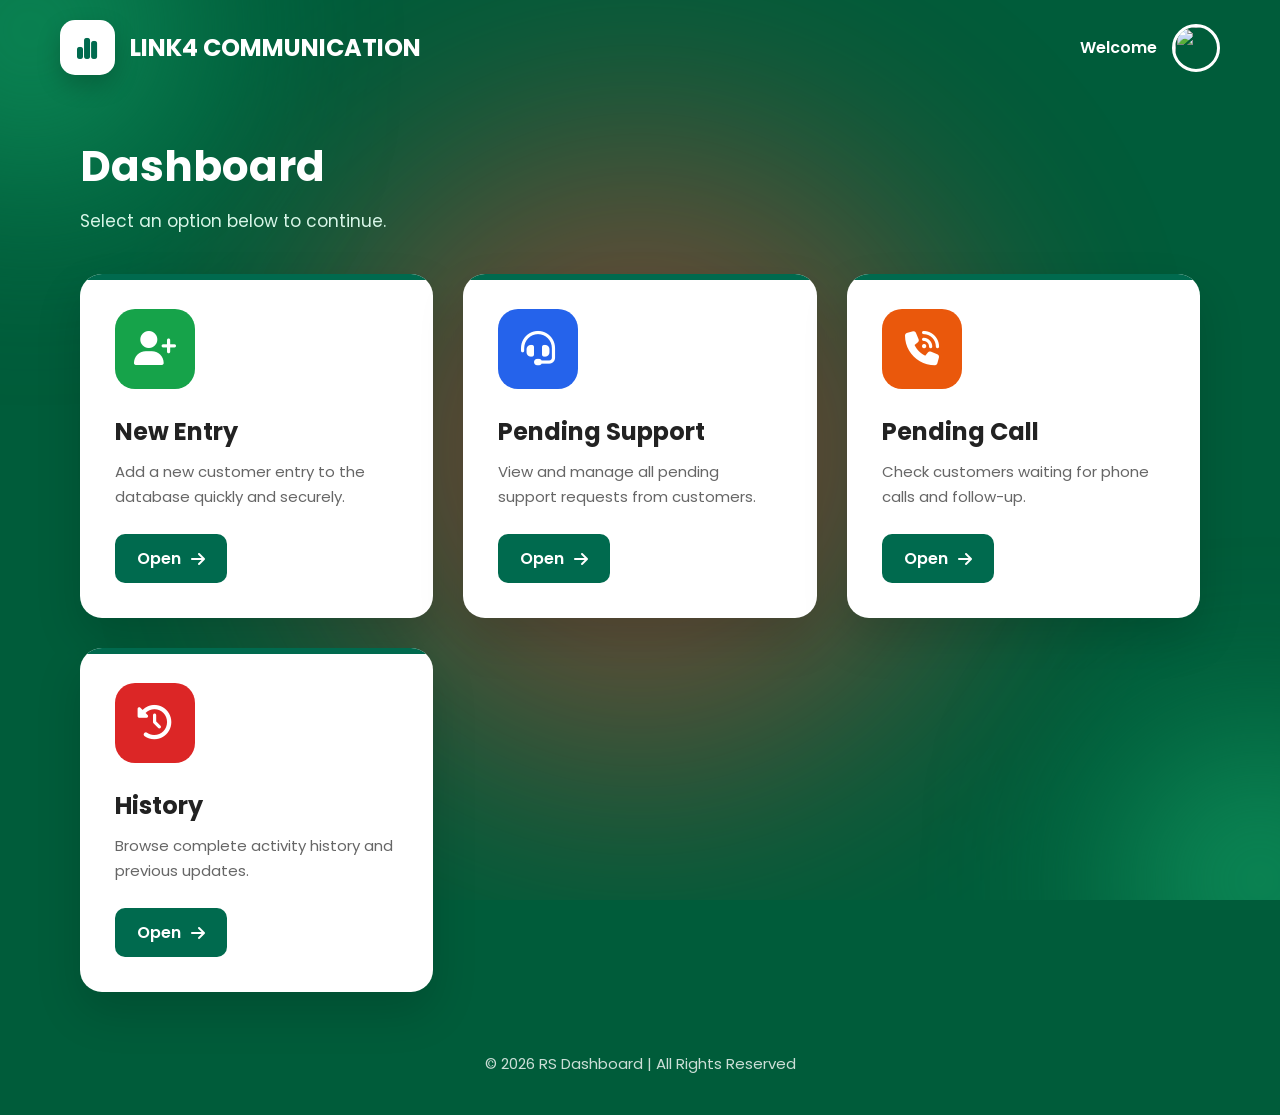
==== index.html @ 18453861 "Update index.html" ====
<!DOCTYPE html>
<html lang="en">

<head>

<meta charset="UTF-8">
<meta name="viewport" content="width=device-width, initial-scale=1.0">

<title>LINK 4 COMMUNICATION</title>

<link rel="preconnect" href="https://fonts.googleapis.com">
<link rel="preconnect" href="https://fonts.gstatic.com" crossorigin>

<link href="https://fonts.googleapis.com/css2?family=Poppins:wght@300;400;500;600;700;800&display=swap" rel="stylesheet">

<link rel="stylesheet"
href="https://cdnjs.cloudflare.com/ajax/libs/font-awesome/6.7.2/css/all.min.css"/>

<style>

*{
margin:0;
padding:0;
box-sizing:border-box;
font-family:'Poppins',sans-serif;
}

html{
scroll-behavior:smooth;
}

body{

background:#005C3A;
min-height:100vh;
overflow-x:hidden;
position:relative;

}

/* Background */

.bg{

position:fixed;
left:0;
top:0;
width:100%;
height:100%;
overflow:hidden;
z-index:-1;

}

.circle1{

position:absolute;
width:650px;
height:650px;
background:#E53935;
border-radius:50%;

left:50%;
top:50%;

transform:translate(-50%,-50%);

filter:blur(120px);

opacity:.45;

}

.circle2{

position:absolute;

width:300px;
height:300px;

background:#0D8F5A;

border-radius:50%;

top:-120px;
left:-120px;

filter:blur(100px);

}

.circle3{

position:absolute;

width:280px;
height:280px;

background:#0D8F5A;

right:-120px;
bottom:-120px;

border-radius:50%;

filter:blur(90px);

}

header{

width:100%;
padding:20px 60px;

display:flex;

justify-content:space-between;
align-items:center;

}

.logo{

display:flex;
align-items:center;
gap:15px;

}

.logo-box{

width:55px;
height:55px;

background:white;

border-radius:15px;

display:flex;
justify-content:center;
align-items:center;

color:#006A4E;

font-size:24px;

font-weight:bold;

box-shadow:0 10px 25px rgba(0,0,0,.2);

}

.logo h2{

color:white;
font-weight:700;

}

.profile{

display:flex;
align-items:center;
gap:15px;

}

.profile img{

width:48px;
height:48px;

border-radius:50%;

border:3px solid white;

}

.profile span{

color:white;
font-weight:600;

}

.dashboard{

max-width:1200px;

margin:auto;

padding:40px;

}

.title{

margin-bottom:40px;

}

.title h1{

font-size:42px;
color:white;

font-weight:700;

}

.title p{

margin-top:10px;

color:#d8f6e8;

font-size:17px;

}

.cards{

display:grid;

grid-template-columns:repeat(auto-fit,minmax(260px,1fr));

gap:30px;

}

.card{

background:white;

border-radius:22px;

padding:35px;

cursor:pointer;

transition:.35s;

box-shadow:0 20px 45px rgba(0,0,0,.15);

position:relative;

overflow:hidden;

}

.card:hover{

transform:translateY(-12px);

box-shadow:0 30px 60px rgba(0,0,0,.25);

}

.card::before{

content:"";

position:absolute;

left:0;
top:0;

width:100%;
height:6px;

background:#006A4E;

}

.icon{

width:80px;
height:80px;

border-radius:20px;

display:flex;

justify-content:center;
align-items:center;

font-size:34px;

color:white;

margin-bottom:25px;

}

.green{
background:#16a34a;
}

.blue{
background:#2563eb;
}

.orange{
background:#ea580c;
}

.red{
background:#dc2626;
}

.card h2{

font-size:24px;
color:#222;

margin-bottom:10px;

}

.card p{

color:#666;

line-height:25px;

font-size:15px;

}

.btn{

margin-top:25px;

display:inline-flex;

align-items:center;

gap:10px;

background:#006A4E;

color:white;

padding:12px 22px;

border-radius:10px;

font-weight:600;

transition:.3s;

}

.card:hover .btn{

background:#E53935;

}

.footer{

margin-top:60px;

text-align:center;

color:white;

opacity:.8;

font-size:15px;

}

@media(max-width:768px){

header{

padding:20px;

}

.dashboard{

padding:20px;

}

.title h1{

font-size:30px;

}

.profile span{

display:none;

}

}

</style>

</head>

<body>

<div class="bg">

<div class="circle1"></div>

<div class="circle2"></div>

<div class="circle3"></div>

</div>

<header>

<div class="logo">

<div class="logo-box">

<i class="fa-solid fa-chart-simple"></i>

</div>

<h2>LINK4 COMMUNICATION</h2>

</div>

<div class="profile">

<span>Welcome</span>

<img src="https://i.pravatar.cc/100">

</div>

</header>

<div class="dashboard">

<div class="title">

<h1>Dashboard</h1>

<p>Select an option below to continue.</p>

</div>

<div class="cards">
  <!-- ========================= -->
<!-- Dashboard Cards -->
<!-- ========================= -->

<div class="card" onclick="location.href='new-entry.html'">

    <div class="icon green">
        <i class="fa-solid fa-user-plus"></i>
    </div>

    <h2>New Entry</h2>

    <p>
        Add a new customer entry to the database quickly and securely.
    </p>

    <div class="btn">
        Open
        <i class="fa-solid fa-arrow-right"></i>
    </div>

</div>


<div class="card" onclick="location.href='pending-support.html'">

    <div class="icon blue">
        <i class="fa-solid fa-headset"></i>
    </div>

    <h2>Pending Support</h2>

    <p>
        View and manage all pending support requests from customers.
    </p>

    <div class="btn">
        Open
        <i class="fa-solid fa-arrow-right"></i>
    </div>

</div>


<div class="card" onclick="location.href='pending-call.html'">

    <div class="icon orange">
        <i class="fa-solid fa-phone-volume"></i>
    </div>

    <h2>Pending Call</h2>

    <p>
        Check customers waiting for phone calls and follow-up.
    </p>

    <div class="btn">
        Open
        <i class="fa-solid fa-arrow-right"></i>
    </div>

</div>


<div class="card" onclick="location.href='history.html'">

    <div class="icon red">
        <i class="fa-solid fa-clock-rotate-left"></i>
    </div>

    <h2>History</h2>

    <p>
        Browse complete activity history and previous updates.
    </p>

    <div class="btn">
        Open
        <i class="fa-solid fa-arrow-right"></i>
    </div>

</div>

</div>

<div class="footer">

    © 2026 RS Dashboard | All Rights Reserved

</div>

</div>
<script>

// ==============================
// RS Dashboard
// ==============================

// Smooth Card Animation
document.querySelectorAll(".card").forEach(card=>{

card.addEventListener("mouseenter",()=>{

card.style.transition=".35s";

});

});


// Click Ripple Effect
document.querySelectorAll(".card").forEach(card=>{

card.addEventListener("click",function(e){

const ripple=document.createElement("span");

const rect=this.getBoundingClientRect();

const size=Math.max(rect.width,rect.height);

ripple.style.width=size+"px";
ripple.style.height=size+"px";

ripple.style.position="absolute";
ripple.style.borderRadius="50%";
ripple.style.background="rgba(255,255,255,.45)";
ripple.style.transform="scale(0)";
ripple.style.animation="ripple .6s linear";
ripple.style.pointerEvents="none";

ripple.style.left=(e.clientX-rect.left-size/2)+"px";
ripple.style.top=(e.clientY-rect.top-size/2)+"px";

this.appendChild(ripple);

setTimeout(()=>{
ripple.remove();
},600);

});

});


// Current Year
const footer=document.querySelector(".footer");
const year=new Date().getFullYear();

footer.innerHTML="© "+year+" RS Dashboard | All Rights Reserved";

</script>

<style>

@keyframes ripple{

0%{

transform:scale(0);
opacity:.8;

}

100%{

transform:scale(4);
opacity:0;

}

}

</style>

</body>

</html>
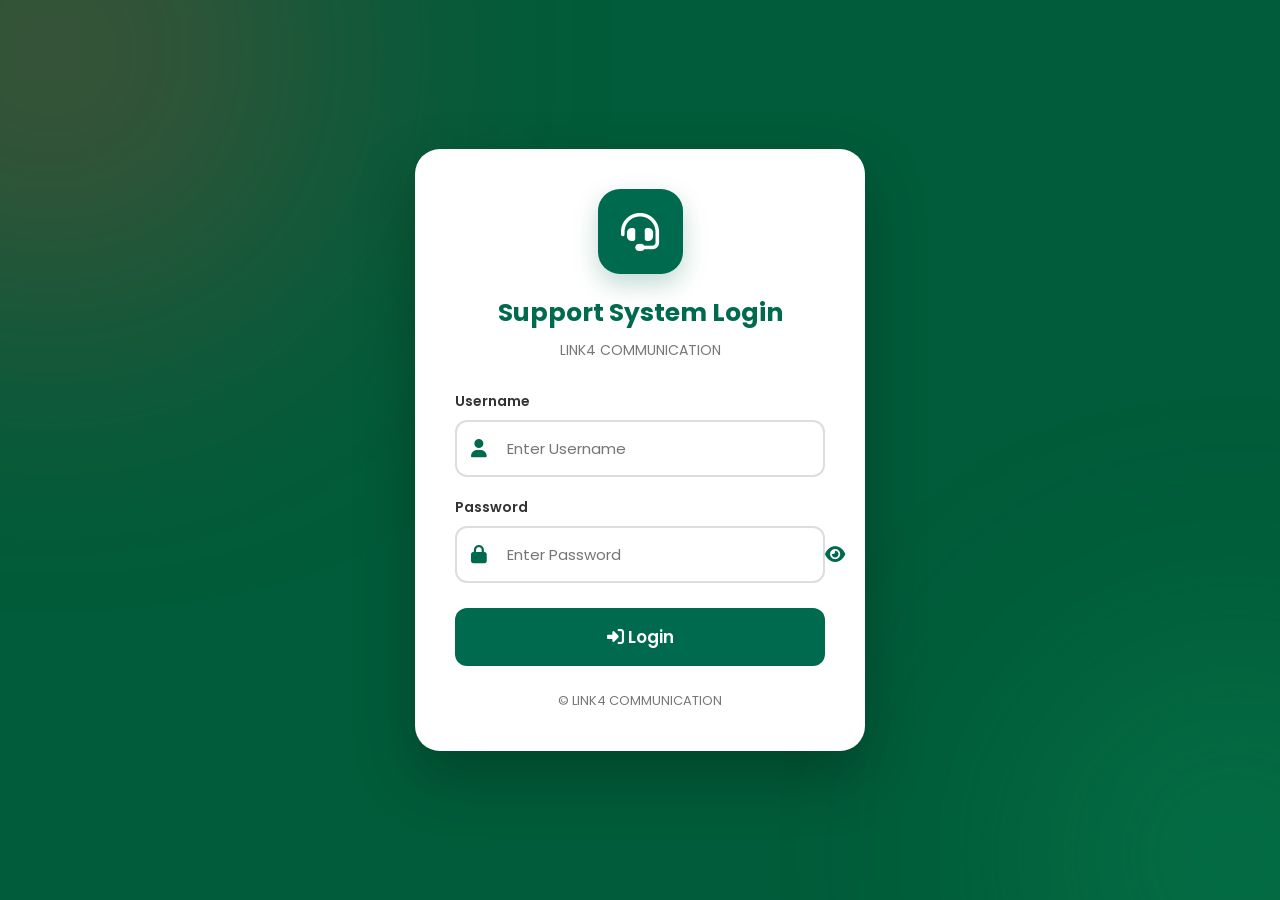
==== commit 2dcd85a3: "Update index.html" ====
--- a/index.html
+++ b/index.html
@@ -4,66 +4,164 @@
 <head>
 
 <meta charset="UTF-8">
-<meta name="viewport" content="width=device-width, initial-scale=1.0">
+
+<meta
+name="viewport"
+content="width=device-width, initial-scale=1.0"
+>
 
 <title>LINK 4 COMMUNICATION</title>
 
-<link rel="preconnect" href="https://fonts.googleapis.com">
-<link rel="preconnect" href="https://fonts.gstatic.com" crossorigin>
-
-<link href="https://fonts.googleapis.com/css2?family=Poppins:wght@300;400;500;600;700;800&display=swap" rel="stylesheet">
-
-<link rel="stylesheet"
-href="https://cdnjs.cloudflare.com/ajax/libs/font-awesome/6.7.2/css/all.min.css"/>
+
+<!-- =========================================
+     LOGIN PROTECTION
+========================================= -->
+
+<script>
+
+(function () {
+
+    // Login করা না থাকলে
+    // সরাসরি Login Page-এ পাঠাবে
+
+    if (
+        localStorage.getItem("loggedIn") !== "true"
+    ) {
+
+        window.location.replace(
+            "login.html"
+        );
+
+    }
+
+})();
+
+</script>
+
+
+<!-- =========================================
+     GOOGLE FONT
+========================================= -->
+
+<link
+rel="preconnect"
+href="https://fonts.googleapis.com"
+>
+
+<link
+rel="preconnect"
+href="https://fonts.gstatic.com"
+crossorigin
+>
+
+<link
+href="https://fonts.googleapis.com/css2?family=Poppins:wght@300;400;500;600;700;800&display=swap"
+rel="stylesheet"
+>
+
+
+<!-- =========================================
+     FONT AWESOME
+========================================= -->
+
+<link
+rel="stylesheet"
+href="https://cdnjs.cloudflare.com/ajax/libs/font-awesome/6.7.2/css/all.min.css"
+/>
+
 
 <style>
 
+/* =========================================
+   RESET
+========================================= */
+
 *{
+
 margin:0;
+
 padding:0;
+
 box-sizing:border-box;
+
 font-family:'Poppins',sans-serif;
-}
+
+}
+
+
+/* =========================================
+   HTML
+========================================= */
 
 html{
+
 scroll-behavior:smooth;
-}
+
+}
+
+
+/* =========================================
+   BODY
+========================================= */
 
 body{
 
 background:#005C3A;
+
 min-height:100vh;
+
 overflow-x:hidden;
+
 position:relative;
 
 }
 
-/* Background */
+
+/* =========================================
+   BACKGROUND
+========================================= */
 
 .bg{
 
 position:fixed;
+
 left:0;
+
 top:0;
+
 width:100%;
+
 height:100%;
+
 overflow:hidden;
+
 z-index:-1;
 
 }
 
+
+/* =========================================
+   BACKGROUND CIRCLE 1
+========================================= */
+
 .circle1{
 
 position:absolute;
+
 width:650px;
+
 height:650px;
+
 background:#E53935;
+
 border-radius:50%;
 
 left:50%;
+
 top:50%;
 
-transform:translate(-50%,-50%);
+transform:
+translate(-50%,-50%);
 
 filter:blur(120px);
 
@@ -71,11 +169,17 @@
 
 }
 
+
+/* =========================================
+   BACKGROUND CIRCLE 2
+========================================= */
+
 .circle2{
 
 position:absolute;
 
 width:300px;
+
 height:300px;
 
 background:#0D8F5A;
@@ -83,22 +187,30 @@
 border-radius:50%;
 
 top:-120px;
+
 left:-120px;
 
 filter:blur(100px);
 
 }
 
+
+/* =========================================
+   BACKGROUND CIRCLE 3
+========================================= */
+
 .circle3{
 
 position:absolute;
 
 width:280px;
+
 height:280px;
 
 background:#0D8F5A;
 
 right:-120px;
+
 bottom:-120px;
 
 border-radius:50%;
@@ -107,29 +219,49 @@
 
 }
 
+
+/* =========================================
+   HEADER
+========================================= */
+
 header{
 
 width:100%;
+
 padding:20px 60px;
 
 display:flex;
 
 justify-content:space-between;
+
 align-items:center;
 
 }
 
+
+/* =========================================
+   LOGO
+========================================= */
+
 .logo{
 
 display:flex;
+
 align-items:center;
+
 gap:15px;
 
 }
 
+
+/* =========================================
+   LOGO BOX
+========================================= */
+
 .logo-box{
 
 width:55px;
+
 height:55px;
 
 background:white;
@@ -137,7 +269,9 @@
 border-radius:15px;
 
 display:flex;
+
 justify-content:center;
+
 align-items:center;
 
 color:#006A4E;
@@ -146,254 +280,539 @@
 
 font-weight:bold;
 
-box-shadow:0 10px 25px rgba(0,0,0,.2);
-
-}
+box-shadow:
+
+0 10px 25px
+
+rgba(0,0,0,.2);
+
+}
+
+
+/* =========================================
+   LOGO TITLE
+========================================= */
 
 .logo h2{
 
 color:white;
+
 font-weight:700;
 
 }
 
+
+/* =========================================
+   PROFILE
+========================================= */
+
 .profile{
 
 display:flex;
+
 align-items:center;
-gap:15px;
-
-}
+
+gap:12px;
+
+}
+
+
+/* =========================================
+   WELCOME USER
+========================================= */
+
+.profile span{
+
+color:white;
+
+font-weight:600;
+
+font-size:15px;
+
+}
+
+
+/* =========================================
+   PROFILE IMAGE
+========================================= */
 
 .profile img{
 
 width:48px;
+
 height:48px;
 
 border-radius:50%;
 
 border:3px solid white;
 
-}
+object-fit:cover;
+
+}
+
+
+/* =========================================
+   LOGOUT BUTTON
+========================================= */
+
+.logout-btn{
+
+border:none;
+
+background:#E53935;
+
+color:white;
+
+padding:
+
+10px
+
+15px;
+
+border-radius:10px;
+
+cursor:pointer;
+
+font-size:14px;
+
+font-weight:600;
+
+display:flex;
+
+align-items:center;
+
+gap:7px;
+
+transition:.3s;
+
+box-shadow:
+
+0 5px 15px
+
+rgba(0,0,0,.15);
+
+}
+
+
+/* =========================================
+   LOGOUT HOVER
+========================================= */
+
+.logout-btn:hover{
+
+background:#b71c1c;
+
+transform:translateY(-2px);
+
+}
+
+
+/* =========================================
+   DASHBOARD
+========================================= */
+
+.dashboard{
+
+max-width:1200px;
+
+margin:auto;
+
+padding:40px;
+
+}
+
+
+/* =========================================
+   TITLE
+========================================= */
+
+.title{
+
+margin-bottom:40px;
+
+}
+
+
+/* =========================================
+   TITLE H1
+========================================= */
+
+.title h1{
+
+font-size:42px;
+
+color:white;
+
+font-weight:700;
+
+}
+
+
+/* =========================================
+   TITLE P
+========================================= */
+
+.title p{
+
+margin-top:10px;
+
+color:#d8f6e8;
+
+font-size:17px;
+
+}
+
+
+/* =========================================
+   CARDS
+========================================= */
+
+.cards{
+
+display:grid;
+
+grid-template-columns:
+
+repeat(
+
+auto-fit,
+
+minmax(
+
+260px,
+
+1fr
+
+)
+
+);
+
+gap:30px;
+
+}
+
+
+/* =========================================
+   CARD
+========================================= */
+
+.card{
+
+background:white;
+
+border-radius:22px;
+
+padding:35px;
+
+cursor:pointer;
+
+transition:.35s;
+
+box-shadow:
+
+0 20px 45px
+
+rgba(0,0,0,.15);
+
+position:relative;
+
+overflow:hidden;
+
+}
+
+
+/* =========================================
+   CARD HOVER
+========================================= */
+
+.card:hover{
+
+transform:
+
+translateY(-12px);
+
+box-shadow:
+
+0 30px 60px
+
+rgba(0,0,0,.25);
+
+}
+
+
+/* =========================================
+   CARD TOP LINE
+========================================= */
+
+.card::before{
+
+content:"";
+
+position:absolute;
+
+left:0;
+
+top:0;
+
+width:100%;
+
+height:6px;
+
+background:#006A4E;
+
+}
+
+
+/* =========================================
+   ICON
+========================================= */
+
+.icon{
+
+width:80px;
+
+height:80px;
+
+border-radius:20px;
+
+display:flex;
+
+justify-content:center;
+
+align-items:center;
+
+font-size:34px;
+
+color:white;
+
+margin-bottom:25px;
+
+}
+
+
+/* =========================================
+   GREEN
+========================================= */
+
+.green{
+
+background:#16a34a;
+
+}
+
+
+/* =========================================
+   BLUE
+========================================= */
+
+.blue{
+
+background:#2563eb;
+
+}
+
+
+/* =========================================
+   ORANGE
+========================================= */
+
+.orange{
+
+background:#ea580c;
+
+}
+
+
+/* =========================================
+   RED
+========================================= */
+
+.red{
+
+background:#dc2626;
+
+}
+
+
+/* =========================================
+   CARD H2
+========================================= */
+
+.card h2{
+
+font-size:24px;
+
+color:#222;
+
+margin-bottom:10px;
+
+}
+
+
+/* =========================================
+   CARD P
+========================================= */
+
+.card p{
+
+color:#666;
+
+line-height:25px;
+
+font-size:15px;
+
+}
+
+
+/* =========================================
+   CARD BUTTON
+========================================= */
+
+.btn{
+
+margin-top:25px;
+
+display:inline-flex;
+
+align-items:center;
+
+gap:10px;
+
+background:#006A4E;
+
+color:white;
+
+padding:
+
+12px
+
+22px;
+
+border-radius:10px;
+
+font-weight:600;
+
+transition:.3s;
+
+}
+
+
+/* =========================================
+   CARD BUTTON HOVER
+========================================= */
+
+.card:hover .btn{
+
+background:#E53935;
+
+}
+
+
+/* =========================================
+   FOOTER
+========================================= */
+
+.footer{
+
+margin-top:60px;
+
+text-align:center;
+
+color:white;
+
+opacity:.8;
+
+font-size:15px;
+
+}
+
+
+/* =========================================
+   MOBILE
+========================================= */
+
+@media(max-width:768px){
+
+
+header{
+
+padding:
+
+20px;
+
+}
+
+
+.dashboard{
+
+padding:
+
+20px;
+
+}
+
+
+.title h1{
+
+font-size:30px;
+
+}
+
 
 .profile span{
 
-color:white;
-font-weight:600;
-
-}
-
-.dashboard{
-
-max-width:1200px;
-
-margin:auto;
-
-padding:40px;
-
-}
-
-.title{
-
-margin-bottom:40px;
-
-}
-
-.title h1{
-
-font-size:42px;
-color:white;
-
-font-weight:700;
-
-}
-
-.title p{
-
-margin-top:10px;
-
-color:#d8f6e8;
-
-font-size:17px;
-
-}
-
-.cards{
-
-display:grid;
-
-grid-template-columns:repeat(auto-fit,minmax(260px,1fr));
-
-gap:30px;
-
-}
-
-.card{
-
-background:white;
-
-border-radius:22px;
-
-padding:35px;
-
-cursor:pointer;
-
-transition:.35s;
-
-box-shadow:0 20px 45px rgba(0,0,0,.15);
-
-position:relative;
-
-overflow:hidden;
-
-}
-
-.card:hover{
-
-transform:translateY(-12px);
-
-box-shadow:0 30px 60px rgba(0,0,0,.25);
-
-}
-
-.card::before{
-
-content:"";
-
-position:absolute;
-
-left:0;
-top:0;
-
-width:100%;
-height:6px;
-
-background:#006A4E;
-
-}
-
-.icon{
-
-width:80px;
-height:80px;
-
-border-radius:20px;
-
-display:flex;
-
-justify-content:center;
-align-items:center;
-
-font-size:34px;
-
-color:white;
-
-margin-bottom:25px;
-
-}
-
-.green{
-background:#16a34a;
-}
-
-.blue{
-background:#2563eb;
-}
-
-.orange{
-background:#ea580c;
-}
-
-.red{
-background:#dc2626;
-}
-
-.card h2{
-
-font-size:24px;
-color:#222;
-
-margin-bottom:10px;
-
-}
-
-.card p{
-
-color:#666;
-
-line-height:25px;
-
-font-size:15px;
-
-}
-
-.btn{
-
-margin-top:25px;
-
-display:inline-flex;
-
-align-items:center;
-
-gap:10px;
-
-background:#006A4E;
-
-color:white;
-
-padding:12px 22px;
-
-border-radius:10px;
-
-font-weight:600;
-
-transition:.3s;
-
-}
-
-.card:hover .btn{
-
-background:#E53935;
-
-}
-
-.footer{
-
-margin-top:60px;
-
-text-align:center;
-
-color:white;
+display:none;
+
+}
+
+
+.logout-btn{
+
+padding:
+
+9px
+
+12px;
+
+font-size:13px;
+
+}
+
+
+.profile img{
+
+width:42px;
+
+height:42px;
+
+}
+
+}
+
+
+/* =========================================
+   RIPPLE ANIMATION
+========================================= */
+
+@keyframes ripple{
+
+0%{
+
+transform:
+
+scale(0);
 
 opacity:.8;
 
-font-size:15px;
-
-}
-
-@media(max-width:768px){
-
-header{
-
-padding:20px;
-
-}
-
-.dashboard{
-
-padding:20px;
-
-}
-
-.title h1{
-
-font-size:30px;
-
-}
-
-.profile span{
-
-display:none;
+}
+
+100%{
+
+transform:
+
+scale(4);
+
+opacity:0;
 
 }
 
@@ -403,8 +822,14 @@
 
 </head>
 
+
 <body>
 
+
+<!-- =========================================
+     BACKGROUND
+========================================= -->
+
 <div class="bg">
 
 <div class="circle1"></div>
@@ -415,215 +840,723 @@
 
 </div>
 
+
+
+<!-- =========================================
+     HEADER
+========================================= -->
+
 <header>
 
+
+<!-- =========================================
+     LOGO
+========================================= -->
+
 <div class="logo">
 
+
 <div class="logo-box">
 
-<i class="fa-solid fa-chart-simple"></i>
-
-</div>
-
-<h2>LINK4 COMMUNICATION</h2>
-
-</div>
+<i
+class="fa-solid fa-chart-simple"
+></i>
+
+</div>
+
+
+<h2>
+
+LINK4 COMMUNICATION
+
+</h2>
+
+
+</div>
+
+
+
+<!-- =========================================
+     PROFILE
+========================================= -->
 
 <div class="profile">
 
-<span>Welcome</span>
-
-<img src="https://i.pravatar.cc/100">
-
-</div>
+
+<span id="welcomeUser">
+
+Welcome
+
+</span>
+
+
+<img
+src="https://i.pravatar.cc/100"
+alt="Profile"
+>
+
+
+<button
+
+class="logout-btn"
+
+onclick="logout()"
+
+>
+
+<i
+class="fa-solid fa-right-from-bracket"
+></i>
+
+Logout
+
+</button>
+
+
+</div>
+
 
 </header>
 
+
+
+<!-- =========================================
+     DASHBOARD
+========================================= -->
+
 <div class="dashboard">
 
+
+<!-- =========================================
+     TITLE
+========================================= -->
+
 <div class="title">
 
-<h1>Dashboard</h1>
-
-<p>Select an option below to continue.</p>
-
-</div>
+
+<h1>
+
+Dashboard
+
+</h1>
+
+
+<p>
+
+Select an option below to continue.
+
+</p>
+
+
+</div>
+
+
+
+<!-- =========================================
+     CARDS
+========================================= -->
 
 <div class="cards">
-  <!-- ========================= -->
-<!-- Dashboard Cards -->
-<!-- ========================= -->
-
-<div class="card" onclick="location.href='new-entry.html'">
-
-    <div class="icon green">
-        <i class="fa-solid fa-user-plus"></i>
-    </div>
-
-    <h2>New Entry</h2>
-
-    <p>
-        Add a new customer entry to the database quickly and securely.
-    </p>
-
-    <div class="btn">
-        Open
-        <i class="fa-solid fa-arrow-right"></i>
-    </div>
-
-</div>
-
-
-<div class="card" onclick="location.href='pending-support.html'">
-
-    <div class="icon blue">
-        <i class="fa-solid fa-headset"></i>
-    </div>
-
-    <h2>Pending Support</h2>
-
-    <p>
-        View and manage all pending support requests from customers.
-    </p>
-
-    <div class="btn">
-        Open
-        <i class="fa-solid fa-arrow-right"></i>
-    </div>
-
-</div>
-
-
-<div class="card" onclick="location.href='pending-call.html'">
-
-    <div class="icon orange">
-        <i class="fa-solid fa-phone-volume"></i>
-    </div>
-
-    <h2>Pending Call</h2>
-
-    <p>
-        Check customers waiting for phone calls and follow-up.
-    </p>
-
-    <div class="btn">
-        Open
-        <i class="fa-solid fa-arrow-right"></i>
-    </div>
-
-</div>
-
-
-<div class="card" onclick="location.href='history.html'">
-
-    <div class="icon red">
-        <i class="fa-solid fa-clock-rotate-left"></i>
-    </div>
-
-    <h2>History</h2>
-
-    <p>
-        Browse complete activity history and previous updates.
-    </p>
-
-    <div class="btn">
-        Open
-        <i class="fa-solid fa-arrow-right"></i>
-    </div>
-
-</div>
-
-</div>
+
+
+
+<!-- =========================================
+     NEW ENTRY
+========================================= -->
+
+<div
+
+class="card"
+
+onclick="location.href='new-entry.html'"
+
+>
+
+
+<div class="icon green">
+
+<i
+class="fa-solid fa-user-plus"
+></i>
+
+</div>
+
+
+<h2>
+
+New Entry
+
+</h2>
+
+
+<p>
+
+Add a new customer entry to the database quickly and securely.
+
+</p>
+
+
+<div class="btn">
+
+Open
+
+<i
+class="fa-solid fa-arrow-right"
+></i>
+
+</div>
+
+
+</div>
+
+
+
+<!-- =========================================
+     PENDING SUPPORT
+========================================= -->
+
+<div
+
+class="card"
+
+onclick="location.href='pending-support.html'"
+
+>
+
+
+<div class="icon blue">
+
+<i
+class="fa-solid fa-headset"
+></i>
+
+</div>
+
+
+<h2>
+
+Pending Support
+
+</h2>
+
+
+<p>
+
+View and manage all pending support requests from customers.
+
+</p>
+
+
+<div class="btn">
+
+Open
+
+<i
+class="fa-solid fa-arrow-right"
+></i>
+
+</div>
+
+
+</div>
+
+
+
+<!-- =========================================
+     PENDING CALL
+========================================= -->
+
+<div
+
+class="card"
+
+onclick="location.href='pending-call.html'"
+
+>
+
+
+<div class="icon orange">
+
+<i
+class="fa-solid fa-phone-volume"
+></i>
+
+</div>
+
+
+<h2>
+
+Pending Call
+
+</h2>
+
+
+<p>
+
+Check customers waiting for phone calls and follow-up.
+
+</p>
+
+
+<div class="btn">
+
+Open
+
+<i
+class="fa-solid fa-arrow-right"
+></i>
+
+</div>
+
+
+</div>
+
+
+
+<!-- =========================================
+     HISTORY
+========================================= -->
+
+<div
+
+class="card"
+
+onclick="location.href='history.html'"
+
+>
+
+
+<div class="icon red">
+
+<i
+class="fa-solid fa-clock-rotate-left"
+></i>
+
+</div>
+
+
+<h2>
+
+History
+
+</h2>
+
+
+<p>
+
+Browse complete activity history and previous updates.
+
+</p>
+
+
+<div class="btn">
+
+Open
+
+<i
+class="fa-solid fa-arrow-right"
+></i>
+
+</div>
+
+
+</div>
+
+
+
+</div>
+
+
+
+<!-- =========================================
+     FOOTER
+========================================= -->
 
 <div class="footer">
 
-    © 2026 RS Dashboard | All Rights Reserved
-
-</div>
-
-</div>
+© 2026 LINK4 COMMUNICATION | All Rights Reserved
+
+</div>
+
+
+</div>
+
+
+
+<!-- =========================================
+     JAVASCRIPT
+========================================= -->
+
 <script>
 
-// ==============================
-// RS Dashboard
-// ==============================
-
-// Smooth Card Animation
-document.querySelectorAll(".card").forEach(card=>{
-
-card.addEventListener("mouseenter",()=>{
-
-card.style.transition=".35s";
-
-});
-
-});
-
-
-// Click Ripple Effect
-document.querySelectorAll(".card").forEach(card=>{
-
-card.addEventListener("click",function(e){
-
-const ripple=document.createElement("span");
-
-const rect=this.getBoundingClientRect();
-
-const size=Math.max(rect.width,rect.height);
-
-ripple.style.width=size+"px";
-ripple.style.height=size+"px";
-
-ripple.style.position="absolute";
-ripple.style.borderRadius="50%";
-ripple.style.background="rgba(255,255,255,.45)";
-ripple.style.transform="scale(0)";
-ripple.style.animation="ripple .6s linear";
-ripple.style.pointerEvents="none";
-
-ripple.style.left=(e.clientX-rect.left-size/2)+"px";
-ripple.style.top=(e.clientY-rect.top-size/2)+"px";
-
-this.appendChild(ripple);
-
-setTimeout(()=>{
+
+// =================================================
+// GET LOGIN USER INFORMATION
+// =================================================
+
+const loggedInName =
+
+localStorage.getItem(
+
+"name"
+
+);
+
+
+const loggedInUsername =
+
+localStorage.getItem(
+
+"username"
+
+);
+
+
+const loggedInRole =
+
+localStorage.getItem(
+
+"role"
+
+);
+
+
+const welcomeUser =
+
+document.getElementById(
+
+"welcomeUser"
+
+);
+
+
+// =================================================
+// SHOW USER NAME
+// =================================================
+
+if (
+
+loggedInName &&
+
+loggedInName.trim() !== ""
+
+) {
+
+
+welcomeUser.innerText =
+
+"Welcome, " +
+
+loggedInName;
+
+
+}
+
+else if (
+
+loggedInUsername &&
+
+loggedInUsername.trim() !== ""
+
+) {
+
+
+welcomeUser.innerText =
+
+"Welcome, " +
+
+loggedInUsername;
+
+
+}
+
+else {
+
+
+welcomeUser.innerText =
+
+"Welcome";
+
+
+}
+
+
+
+// =================================================
+// LOGOUT FUNCTION
+// =================================================
+
+function logout() {
+
+
+    // =============================================
+    // REMOVE LOGIN INFORMATION
+    // =============================================
+
+    localStorage.removeItem(
+
+        "loggedIn"
+
+    );
+
+
+    localStorage.removeItem(
+
+        "username"
+
+    );
+
+
+    localStorage.removeItem(
+
+        "name"
+
+    );
+
+
+    localStorage.removeItem(
+
+        "role"
+
+    );
+
+
+    // =============================================
+    // GO TO LOGIN PAGE
+    // =============================================
+
+    window.location.replace(
+
+        "login.html"
+
+    );
+
+}
+
+
+
+// =================================================
+// CARD HOVER
+// =================================================
+
+document
+
+.querySelectorAll(
+
+".card"
+
+)
+
+.forEach(
+
+function(card){
+
+
+card.addEventListener(
+
+"mouseenter",
+
+function(){
+
+card.style.transition =
+
+".35s";
+
+}
+
+);
+
+
+}
+
+);
+
+
+
+// =================================================
+// CLICK RIPPLE EFFECT
+// =================================================
+
+document
+
+.querySelectorAll(
+
+".card"
+
+)
+
+.forEach(
+
+function(card){
+
+
+card.addEventListener(
+
+"click",
+
+function(e){
+
+
+const ripple =
+
+document.createElement(
+
+"span"
+
+);
+
+
+const rect =
+
+this.getBoundingClientRect();
+
+
+const size =
+
+Math.max(
+
+rect.width,
+
+rect.height
+
+);
+
+
+ripple.style.width =
+
+size +
+
+"px";
+
+
+ripple.style.height =
+
+size +
+
+"px";
+
+
+ripple.style.position =
+
+"absolute";
+
+
+ripple.style.borderRadius =
+
+"50%";
+
+
+ripple.style.background =
+
+"rgba(255,255,255,.45)";
+
+
+ripple.style.transform =
+
+"scale(0)";
+
+
+ripple.style.animation =
+
+"ripple .6s linear";
+
+
+ripple.style.pointerEvents =
+
+"none";
+
+
+ripple.style.left =
+
+(
+
+e.clientX -
+
+rect.left -
+
+size / 2
+
+) +
+
+"px";
+
+
+ripple.style.top =
+
+(
+
+e.clientY -
+
+rect.top -
+
+size / 2
+
+) +
+
+"px";
+
+
+this.appendChild(
+
+ripple
+
+);
+
+
+setTimeout(
+
+function(){
+
 ripple.remove();
-},600);
-
-});
-
-});
-
-
-// Current Year
-const footer=document.querySelector(".footer");
-const year=new Date().getFullYear();
-
-footer.innerHTML="© "+year+" RS Dashboard | All Rights Reserved";
+
+},
+
+600
+
+);
+
+
+}
+
+);
+
+}
+
+);
+
+
+
+// =================================================
+// CURRENT YEAR
+// =================================================
+
+const footer =
+
+document.querySelector(
+
+".footer"
+
+);
+
+
+const year =
+
+new Date()
+
+.getFullYear();
+
+
+footer.innerHTML =
+
+"© " +
+
+year +
+
+" LINK4 COMMUNICATION | All Rights Reserved";
+
 
 </script>
 
-<style>
-
-@keyframes ripple{
-
-0%{
-
-transform:scale(0);
-opacity:.8;
-
-}
-
-100%{
-
-transform:scale(4);
-opacity:0;
-
-}
-
-}
-
-</style>
 
 </body>
 
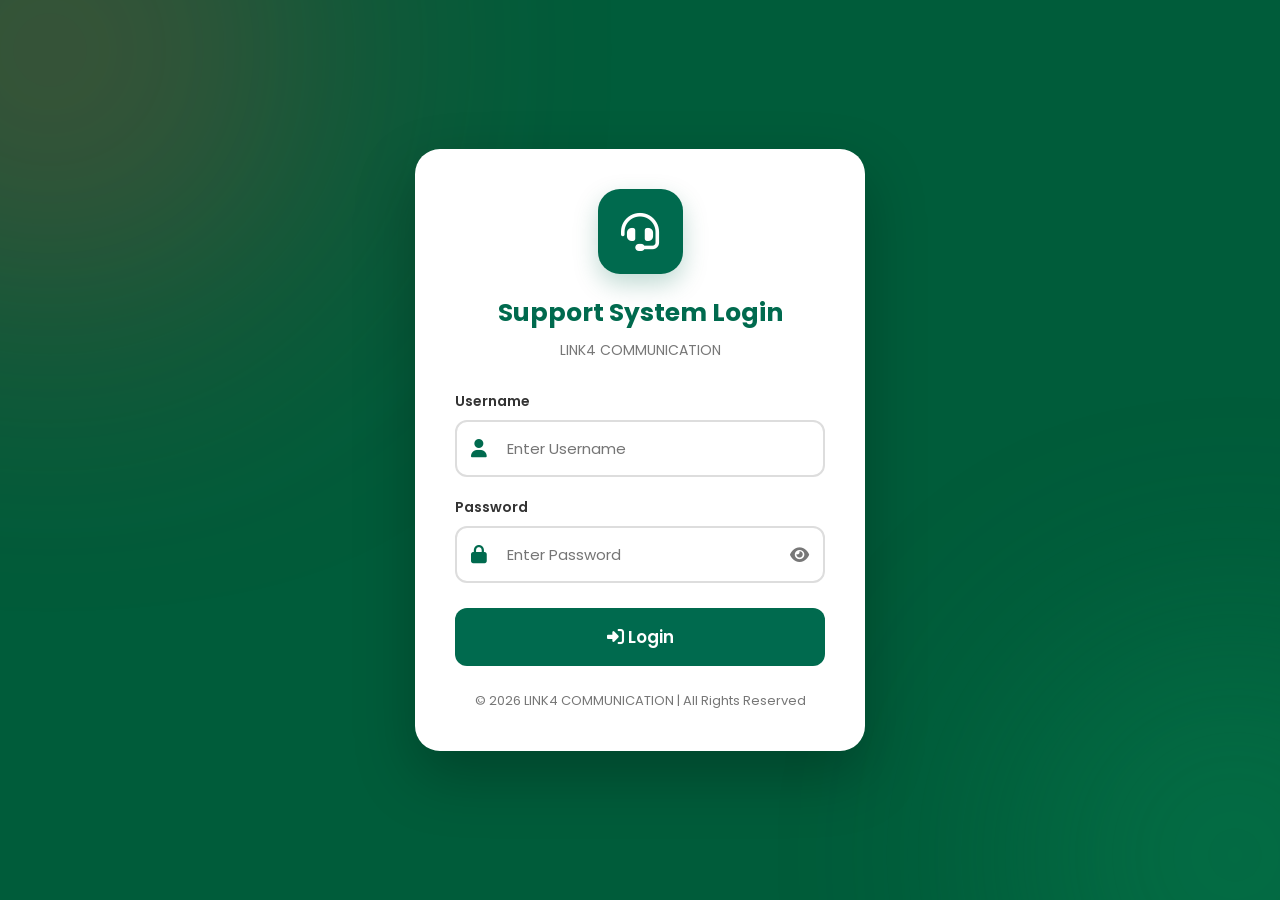
==== commit 748a2e50: "Update index.html" ====
--- a/index.html
+++ b/index.html
@@ -5,32 +5,30 @@
 
 <meta charset="UTF-8">
 
-<meta
-name="viewport"
-content="width=device-width, initial-scale=1.0"
->
-
-<title>LINK 4 COMMUNICATION</title>
-
-
-<!-- =========================================
-     LOGIN PROTECTION
-========================================= -->
+<meta name="viewport" content="width=device-width, initial-scale=1.0">
+
+<title>Login | LINK4 COMMUNICATION</title>
+
+<!-- ==============================
+     IF ALREADY LOGGED IN
+     GO TO DASHBOARD
+================================ -->
 
 <script>
 
-(function () {
-
-    // Login করা না থাকলে
-    // সরাসরি Login Page-এ পাঠাবে
-
-    if (
-        localStorage.getItem("loggedIn") !== "true"
-    ) {
-
-        window.location.replace(
-            "login.html"
-        );
+(function(){
+
+    try{
+
+        if(localStorage.getItem("loggedIn") === "true"){
+
+            window.location.replace("dashboard/index.html");
+
+        }
+
+    }catch(error){
+
+        console.log(error);
 
     }
 
@@ -39,20 +37,9 @@
 </script>
 
 
-<!-- =========================================
+<!-- ==============================
      GOOGLE FONT
-========================================= -->
-
-<link
-rel="preconnect"
-href="https://fonts.googleapis.com"
->
-
-<link
-rel="preconnect"
-href="https://fonts.gstatic.com"
-crossorigin
->
+================================ -->
 
 <link
 href="https://fonts.googleapis.com/css2?family=Poppins:wght@300;400;500;600;700;800&display=swap"
@@ -60,21 +47,21 @@
 >
 
 
-<!-- =========================================
+<!-- ==============================
      FONT AWESOME
-========================================= -->
+================================ -->
 
 <link
 rel="stylesheet"
 href="https://cdnjs.cloudflare.com/ajax/libs/font-awesome/6.7.2/css/all.min.css"
-/>
+>
 
 
 <style>
 
-/* =========================================
+/* ==============================
    RESET
-========================================= */
+================================ */
 
 *{
 
@@ -89,730 +76,611 @@
 }
 
 
-/* =========================================
-   HTML
-========================================= */
-
-html{
-
-scroll-behavior:smooth;
-
-}
-
-
-/* =========================================
+/* ==============================
    BODY
-========================================= */
+================================ */
 
 body{
 
+min-height:100vh;
+
+display:flex;
+
+justify-content:center;
+
+align-items:center;
+
+padding:25px;
+
 background:#005C3A;
 
-min-height:100vh;
-
-overflow-x:hidden;
-
 position:relative;
 
-}
-
-
-/* =========================================
-   BACKGROUND
-========================================= */
-
-.bg{
+overflow:hidden;
+
+}
+
+
+/* ==============================
+   BACKGROUND EFFECT
+================================ */
+
+body::before{
+
+content:"";
 
 position:fixed;
 
+left:-200px;
+
+top:-200px;
+
+width:500px;
+
+height:500px;
+
+background:#E53935;
+
+border-radius:50%;
+
+filter:blur(140px);
+
+opacity:.35;
+
+pointer-events:none;
+
+}
+
+
+body::after{
+
+content:"";
+
+position:fixed;
+
+right:-180px;
+
+bottom:-180px;
+
+width:450px;
+
+height:450px;
+
+background:#0D8F5A;
+
+border-radius:50%;
+
+filter:blur(120px);
+
+opacity:.35;
+
+pointer-events:none;
+
+}
+
+
+/* ==============================
+   LOGIN CARD
+================================ */
+
+.login-card{
+
+width:100%;
+
+max-width:450px;
+
+background:white;
+
+border-radius:25px;
+
+padding:40px;
+
+box-shadow:
+
+0 25px 60px
+
+rgba(0,0,0,.25);
+
+position:relative;
+
+z-index:1;
+
+}
+
+
+/* ==============================
+   LOGO
+================================ */
+
+.logo{
+
+width:85px;
+
+height:85px;
+
+margin:0 auto 20px;
+
+background:#006A4E;
+
+border-radius:22px;
+
+display:flex;
+
+justify-content:center;
+
+align-items:center;
+
+font-size:38px;
+
+color:white;
+
+box-shadow:
+
+0 10px 25px
+
+rgba(0,106,78,.25);
+
+}
+
+
+/* ==============================
+   TITLE
+================================ */
+
+h2{
+
+text-align:center;
+
+color:#006A4E;
+
+font-size:25px;
+
+margin-bottom:8px;
+
+}
+
+
+/* ==============================
+   SUBTITLE
+================================ */
+
+.subtitle{
+
+text-align:center;
+
+color:#777;
+
+font-size:14px;
+
+margin-bottom:30px;
+
+}
+
+
+/* ==============================
+   GROUP
+================================ */
+
+.group{
+
+margin-bottom:20px;
+
+}
+
+
+.group label{
+
+display:block;
+
+font-size:14px;
+
+font-weight:600;
+
+color:#333;
+
+margin-bottom:8px;
+
+}
+
+
+/* ==============================
+   INPUT BOX
+================================ */
+
+.input-box{
+
+position:relative;
+
+}
+
+
+/* ==============================
+   INPUT ICON
+================================ */
+
+.input-box > i{
+
+position:absolute;
+
+left:16px;
+
+top:50%;
+
+transform:translateY(-50%);
+
+color:#006A4E;
+
+font-size:18px;
+
+z-index:2;
+
+}
+
+
+/* ==============================
+   INPUT
+================================ */
+
+.input-box input{
+
+width:100%;
+
+padding:15px 50px;
+
+border:2px solid #ddd;
+
+border-radius:12px;
+
+font-size:15px;
+
+outline:none;
+
+transition:.3s;
+
+background:white;
+
+}
+
+
+.input-box input:focus{
+
+border-color:#006A4E;
+
+box-shadow:
+
+0 0 15px
+
+rgba(0,106,78,.15);
+
+}
+
+
+/* ==============================
+   PASSWORD TOGGLE
+================================ */
+
+.password-toggle{
+
+position:absolute;
+
+right:16px;
+
+top:50%;
+
+transform:translateY(-50%);
+
+color:#777;
+
+cursor:pointer;
+
+font-size:17px;
+
+z-index:3;
+
+}
+
+
+.password-toggle:hover{
+
+color:#006A4E;
+
+}
+
+
+/* ==============================
+   LOGIN BUTTON
+================================ */
+
+.login-btn{
+
+width:100%;
+
+padding:16px;
+
+border:none;
+
+border-radius:12px;
+
+background:#006A4E;
+
+color:white;
+
+font-size:17px;
+
+font-weight:600;
+
+cursor:pointer;
+
+transition:.3s;
+
+margin-top:5px;
+
+}
+
+
+.login-btn:hover{
+
+background:#E53935;
+
+}
+
+
+.login-btn:disabled{
+
+opacity:.7;
+
+cursor:not-allowed;
+
+}
+
+
+/* ==============================
+   FOOTER
+================================ */
+
+.footer{
+
+margin-top:25px;
+
+text-align:center;
+
+font-size:13px;
+
+color:#777;
+
+}
+
+
+/* ==============================
+   POPUP
+================================ */
+
+.popup-overlay{
+
+position:fixed;
+
+top:0;
+
 left:0;
 
-top:0;
-
 width:100%;
 
 height:100%;
 
-overflow:hidden;
-
-z-index:-1;
-
-}
-
-
-/* =========================================
-   BACKGROUND CIRCLE 1
-========================================= */
-
-.circle1{
-
-position:absolute;
-
-width:650px;
-
-height:650px;
+background:rgba(0,0,0,.55);
+
+backdrop-filter:blur(6px);
+
+-webkit-backdrop-filter:blur(6px);
+
+display:none;
+
+justify-content:center;
+
+align-items:center;
+
+padding:20px;
+
+z-index:99999;
+
+}
+
+
+.popup-overlay.active{
+
+display:flex;
+
+animation:fadeIn .25s ease;
+
+}
+
+
+.popup-box{
+
+width:100%;
+
+max-width:400px;
+
+background:white;
+
+border-radius:25px;
+
+padding:35px 30px 30px;
+
+text-align:center;
+
+box-shadow:
+
+0 25px 80px
+
+rgba(0,0,0,.35);
+
+animation:zoomIn .3s ease;
+
+}
+
+
+.popup-icon{
+
+width:75px;
+
+height:75px;
+
+margin:0 auto 20px;
+
+border-radius:50%;
+
+display:flex;
+
+justify-content:center;
+
+align-items:center;
+
+font-size:35px;
+
+}
+
+
+.popup-box.success .popup-icon{
+
+background:#E8F8F1;
+
+color:#006A4E;
+
+}
+
+
+.popup-box.error .popup-icon{
+
+background:#FDECEC;
+
+color:#E53935;
+
+}
+
+
+.popup-box.loading .popup-icon{
+
+background:#E8F8F1;
+
+color:#006A4E;
+
+}
+
+
+.popup-title{
+
+font-size:22px;
+
+font-weight:700;
+
+color:#222;
+
+margin-bottom:10px;
+
+}
+
+
+.popup-message{
+
+font-size:14px;
+
+color:#777;
+
+line-height:1.7;
+
+margin-bottom:25px;
+
+}
+
+
+.popup-btn{
+
+width:100%;
+
+padding:13px;
+
+border:none;
+
+border-radius:12px;
+
+background:#006A4E;
+
+color:white;
+
+font-size:16px;
+
+font-weight:600;
+
+cursor:pointer;
+
+}
+
+
+.popup-btn:hover{
 
 background:#E53935;
 
-border-radius:50%;
-
-left:50%;
-
-top:50%;
-
-transform:
-translate(-50%,-50%);
-
-filter:blur(120px);
-
-opacity:.45;
-
-}
-
-
-/* =========================================
-   BACKGROUND CIRCLE 2
-========================================= */
-
-.circle2{
-
-position:absolute;
-
-width:300px;
-
-height:300px;
-
-background:#0D8F5A;
-
-border-radius:50%;
-
-top:-120px;
-
-left:-120px;
-
-filter:blur(100px);
-
-}
-
-
-/* =========================================
-   BACKGROUND CIRCLE 3
-========================================= */
-
-.circle3{
-
-position:absolute;
-
-width:280px;
-
-height:280px;
-
-background:#0D8F5A;
-
-right:-120px;
-
-bottom:-120px;
-
-border-radius:50%;
-
-filter:blur(90px);
-
-}
-
-
-/* =========================================
-   HEADER
-========================================= */
-
-header{
-
-width:100%;
-
-padding:20px 60px;
-
-display:flex;
-
-justify-content:space-between;
-
-align-items:center;
-
-}
-
-
-/* =========================================
-   LOGO
-========================================= */
-
-.logo{
-
-display:flex;
-
-align-items:center;
-
-gap:15px;
-
-}
-
-
-/* =========================================
-   LOGO BOX
-========================================= */
-
-.logo-box{
-
-width:55px;
-
-height:55px;
-
-background:white;
-
-border-radius:15px;
-
-display:flex;
-
-justify-content:center;
-
-align-items:center;
-
-color:#006A4E;
-
-font-size:24px;
-
-font-weight:bold;
-
-box-shadow:
-
-0 10px 25px
-
-rgba(0,0,0,.2);
-
-}
-
-
-/* =========================================
-   LOGO TITLE
-========================================= */
-
-.logo h2{
-
-color:white;
-
-font-weight:700;
-
-}
-
-
-/* =========================================
-   PROFILE
-========================================= */
-
-.profile{
-
-display:flex;
-
-align-items:center;
-
-gap:12px;
-
-}
-
-
-/* =========================================
-   WELCOME USER
-========================================= */
-
-.profile span{
-
-color:white;
-
-font-weight:600;
-
-font-size:15px;
-
-}
-
-
-/* =========================================
-   PROFILE IMAGE
-========================================= */
-
-.profile img{
-
-width:48px;
-
-height:48px;
-
-border-radius:50%;
-
-border:3px solid white;
-
-object-fit:cover;
-
-}
-
-
-/* =========================================
-   LOGOUT BUTTON
-========================================= */
-
-.logout-btn{
-
-border:none;
-
-background:#E53935;
-
-color:white;
-
-padding:
-
-10px
-
-15px;
-
-border-radius:10px;
-
-cursor:pointer;
-
-font-size:14px;
-
-font-weight:600;
-
-display:flex;
-
-align-items:center;
-
-gap:7px;
-
-transition:.3s;
-
-box-shadow:
-
-0 5px 15px
-
-rgba(0,0,0,.15);
-
-}
-
-
-/* =========================================
-   LOGOUT HOVER
-========================================= */
-
-.logout-btn:hover{
-
-background:#b71c1c;
-
-transform:translateY(-2px);
-
-}
-
-
-/* =========================================
-   DASHBOARD
-========================================= */
-
-.dashboard{
-
-max-width:1200px;
-
-margin:auto;
-
-padding:40px;
-
-}
-
-
-/* =========================================
-   TITLE
-========================================= */
-
-.title{
-
-margin-bottom:40px;
-
-}
-
-
-/* =========================================
-   TITLE H1
-========================================= */
-
-.title h1{
-
-font-size:42px;
-
-color:white;
-
-font-weight:700;
-
-}
-
-
-/* =========================================
-   TITLE P
-========================================= */
-
-.title p{
-
-margin-top:10px;
-
-color:#d8f6e8;
-
-font-size:17px;
-
-}
-
-
-/* =========================================
-   CARDS
-========================================= */
-
-.cards{
-
-display:grid;
-
-grid-template-columns:
-
-repeat(
-
-auto-fit,
-
-minmax(
-
-260px,
-
-1fr
-
-)
-
-);
-
-gap:30px;
-
-}
-
-
-/* =========================================
-   CARD
-========================================= */
-
-.card{
-
-background:white;
-
-border-radius:22px;
-
-padding:35px;
-
-cursor:pointer;
-
-transition:.35s;
-
-box-shadow:
-
-0 20px 45px
-
-rgba(0,0,0,.15);
-
-position:relative;
-
-overflow:hidden;
-
-}
-
-
-/* =========================================
-   CARD HOVER
-========================================= */
-
-.card:hover{
-
-transform:
-
-translateY(-12px);
-
-box-shadow:
-
-0 30px 60px
-
-rgba(0,0,0,.25);
-
-}
-
-
-/* =========================================
-   CARD TOP LINE
-========================================= */
-
-.card::before{
-
-content:"";
-
-position:absolute;
-
-left:0;
-
-top:0;
-
-width:100%;
-
-height:6px;
-
-background:#006A4E;
-
-}
-
-
-/* =========================================
-   ICON
-========================================= */
-
-.icon{
-
-width:80px;
-
-height:80px;
-
-border-radius:20px;
-
-display:flex;
-
-justify-content:center;
-
-align-items:center;
-
-font-size:34px;
-
-color:white;
-
-margin-bottom:25px;
-
-}
-
-
-/* =========================================
-   GREEN
-========================================= */
-
-.green{
-
-background:#16a34a;
-
-}
-
-
-/* =========================================
-   BLUE
-========================================= */
-
-.blue{
-
-background:#2563eb;
-
-}
-
-
-/* =========================================
-   ORANGE
-========================================= */
-
-.orange{
-
-background:#ea580c;
-
-}
-
-
-/* =========================================
-   RED
-========================================= */
-
-.red{
-
-background:#dc2626;
-
-}
-
-
-/* =========================================
-   CARD H2
-========================================= */
-
-.card h2{
-
-font-size:24px;
-
-color:#222;
-
-margin-bottom:10px;
-
-}
-
-
-/* =========================================
-   CARD P
-========================================= */
-
-.card p{
-
-color:#666;
-
-line-height:25px;
-
-font-size:15px;
-
-}
-
-
-/* =========================================
-   CARD BUTTON
-========================================= */
-
-.btn{
-
-margin-top:25px;
-
-display:inline-flex;
-
-align-items:center;
-
-gap:10px;
-
-background:#006A4E;
-
-color:white;
-
-padding:
-
-12px
-
-22px;
-
-border-radius:10px;
-
-font-weight:600;
-
-transition:.3s;
-
-}
-
-
-/* =========================================
-   CARD BUTTON HOVER
-========================================= */
-
-.card:hover .btn{
-
-background:#E53935;
-
-}
-
-
-/* =========================================
-   FOOTER
-========================================= */
-
-.footer{
-
-margin-top:60px;
-
-text-align:center;
-
-color:white;
-
-opacity:.8;
-
-font-size:15px;
-
-}
-
-
-/* =========================================
+}
+
+
+/* ==============================
+   ANIMATION
+================================ */
+
+@keyframes fadeIn{
+
+from{
+
+opacity:0;
+
+}
+
+to{
+
+opacity:1;
+
+}
+
+}
+
+
+@keyframes zoomIn{
+
+from{
+
+transform:scale(.8);
+
+opacity:0;
+
+}
+
+to{
+
+transform:scale(1);
+
+opacity:1;
+
+}
+
+}
+
+
+/* ==============================
    MOBILE
-========================================= */
-
-@media(max-width:768px){
-
-
-header{
-
-padding:
-
-20px;
-
-}
-
-
-.dashboard{
-
-padding:
-
-20px;
-
-}
-
-
-.title h1{
-
-font-size:30px;
-
-}
-
-
-.profile span{
-
-display:none;
-
-}
-
-
-.logout-btn{
-
-padding:
-
-9px
-
-12px;
-
-font-size:13px;
-
-}
-
-
-.profile img{
-
-width:42px;
-
-height:42px;
-
-}
-
-}
-
-
-/* =========================================
-   RIPPLE ANIMATION
-========================================= */
-
-@keyframes ripple{
-
-0%{
-
-transform:
-
-scale(0);
-
-opacity:.8;
-
-}
-
-100%{
-
-transform:
-
-scale(4);
-
-opacity:0;
+================================ */
+
+@media(max-width:600px){
+
+.login-card{
+
+padding:28px 22px;
+
+}
+
+h2{
+
+font-size:22px;
 
 }
 
@@ -826,734 +694,703 @@
 <body>
 
 
-<!-- =========================================
-     BACKGROUND
-========================================= -->
-
-<div class="bg">
-
-<div class="circle1"></div>
-
-<div class="circle2"></div>
-
-<div class="circle3"></div>
+<!-- ==============================
+     LOGIN CARD
+================================ -->
+
+<div class="login-card">
+
+
+<div class="logo">
+
+<i class="fa-solid fa-headset"></i>
 
 </div>
 
 
-
-<!-- =========================================
-     HEADER
-========================================= -->
-
-<header>
-
-
-<!-- =========================================
-     LOGO
-========================================= -->
-
-<div class="logo">
-
-
-<div class="logo-box">
-
-<i
-class="fa-solid fa-chart-simple"
-></i>
+<h2>
+
+Support System Login
+
+</h2>
+
+
+<div class="subtitle">
+
+LINK4 COMMUNICATION
 
 </div>
 
 
-<h2>
-
-LINK4 COMMUNICATION
-
-</h2>
-
+<form id="loginForm">
+
+
+<!-- USERNAME -->
+
+<div class="group">
+
+<label>
+
+Username
+
+</label>
+
+
+<div class="input-box">
+
+<i class="fa-solid fa-user"></i>
+
+<input
+
+type="text"
+
+id="username"
+
+placeholder="Enter Username"
+
+autocomplete="username"
+
+required
+
+>
 
 </div>
 
-
-
-<!-- =========================================
-     PROFILE
-========================================= -->
-
-<div class="profile">
-
-
-<span id="welcomeUser">
-
-Welcome
+</div>
+
+
+<!-- PASSWORD -->
+
+<div class="group">
+
+<label>
+
+Password
+
+</label>
+
+
+<div class="input-box">
+
+<i class="fa-solid fa-lock"></i>
+
+<input
+
+type="password"
+
+id="password"
+
+placeholder="Enter Password"
+
+autocomplete="current-password"
+
+required
+
+>
+
+
+<span
+
+class="password-toggle"
+
+id="passwordToggle"
+
+>
+
+<i class="fa-solid fa-eye"></i>
 
 </span>
 
-
-<img
-src="https://i.pravatar.cc/100"
-alt="Profile"
+</div>
+
+</div>
+
+
+<!-- LOGIN BUTTON -->
+
+<button
+
+type="submit"
+
+class="login-btn"
+
+id="loginBtn"
+
 >
 
+<i class="fa-solid fa-right-to-bracket"></i>
+
+Login
+
+</button>
+
+
+</form>
+
+
+<div class="footer">
+
+© 2026 LINK4 COMMUNICATION | All Rights Reserved
+
+</div>
+
+
+</div>
+
+
+<!-- ==============================
+     POPUP
+================================ -->
+
+<div
+
+class="popup-overlay"
+
+id="popupOverlay"
+
+>
+
+<div
+
+class="popup-box"
+
+id="popupBox"
+
+>
+
+<div
+
+class="popup-icon"
+
+id="popupIcon"
+
+>
+
+<i></i>
+
+</div>
+
+
+<div
+
+class="popup-title"
+
+id="popupTitle"
+
+>
+
+Message
+
+</div>
+
+
+<div
+
+class="popup-message"
+
+id="popupMessage"
+
+>
+
+Message
+
+</div>
+
 
 <button
 
-class="logout-btn"
-
-onclick="logout()"
+class="popup-btn"
+
+id="popupBtn"
 
 >
 
-<i
-class="fa-solid fa-right-from-bracket"
-></i>
-
-Logout
+OK
 
 </button>
 
-
 </div>
 
-
-</header>
-
-
-
-<!-- =========================================
-     DASHBOARD
-========================================= -->
-
-<div class="dashboard">
-
-
-<!-- =========================================
-     TITLE
-========================================= -->
-
-<div class="title">
-
-
-<h1>
-
-Dashboard
-
-</h1>
-
-
-<p>
-
-Select an option below to continue.
-
-</p>
-
-
 </div>
 
 
-
-<!-- =========================================
-     CARDS
-========================================= -->
-
-<div class="cards">
-
-
-
-<!-- =========================================
-     NEW ENTRY
-========================================= -->
-
-<div
-
-class="card"
-
-onclick="location.href='new-entry.html'"
-
->
-
-
-<div class="icon green">
-
-<i
-class="fa-solid fa-user-plus"
-></i>
-
-</div>
-
-
-<h2>
-
-New Entry
-
-</h2>
-
-
-<p>
-
-Add a new customer entry to the database quickly and securely.
-
-</p>
-
-
-<div class="btn">
-
-Open
-
-<i
-class="fa-solid fa-arrow-right"
-></i>
-
-</div>
-
-
-</div>
-
-
-
-<!-- =========================================
-     PENDING SUPPORT
-========================================= -->
-
-<div
-
-class="card"
-
-onclick="location.href='pending-support.html'"
-
->
-
-
-<div class="icon blue">
-
-<i
-class="fa-solid fa-headset"
-></i>
-
-</div>
-
-
-<h2>
-
-Pending Support
-
-</h2>
-
-
-<p>
-
-View and manage all pending support requests from customers.
-
-</p>
-
-
-<div class="btn">
-
-Open
-
-<i
-class="fa-solid fa-arrow-right"
-></i>
-
-</div>
-
-
-</div>
-
-
-
-<!-- =========================================
-     PENDING CALL
-========================================= -->
-
-<div
-
-class="card"
-
-onclick="location.href='pending-call.html'"
-
->
-
-
-<div class="icon orange">
-
-<i
-class="fa-solid fa-phone-volume"
-></i>
-
-</div>
-
-
-<h2>
-
-Pending Call
-
-</h2>
-
-
-<p>
-
-Check customers waiting for phone calls and follow-up.
-
-</p>
-
-
-<div class="btn">
-
-Open
-
-<i
-class="fa-solid fa-arrow-right"
-></i>
-
-</div>
-
-
-</div>
-
-
-
-<!-- =========================================
-     HISTORY
-========================================= -->
-
-<div
-
-class="card"
-
-onclick="location.href='history.html'"
-
->
-
-
-<div class="icon red">
-
-<i
-class="fa-solid fa-clock-rotate-left"
-></i>
-
-</div>
-
-
-<h2>
-
-History
-
-</h2>
-
-
-<p>
-
-Browse complete activity history and previous updates.
-
-</p>
-
-
-<div class="btn">
-
-Open
-
-<i
-class="fa-solid fa-arrow-right"
-></i>
-
-</div>
-
-
-</div>
-
-
-
-</div>
-
-
-
-<!-- =========================================
-     FOOTER
-========================================= -->
-
-<div class="footer">
-
-© 2026 LINK4 COMMUNICATION | All Rights Reserved
-
-</div>
-
-
-</div>
-
-
-
-<!-- =========================================
-     JAVASCRIPT
-========================================= -->
-
 <script>
 
-
-// =================================================
-// GET LOGIN USER INFORMATION
-// =================================================
-
-const loggedInName =
-
-localStorage.getItem(
-
-"name"
-
-);
-
-
-const loggedInUsername =
-
-localStorage.getItem(
-
-"username"
-
-);
-
-
-const loggedInRole =
-
-localStorage.getItem(
-
-"role"
-
-);
-
-
-const welcomeUser =
-
-document.getElementById(
-
-"welcomeUser"
-
-);
-
-
-// =================================================
-// SHOW USER NAME
-// =================================================
-
-if (
-
-loggedInName &&
-
-loggedInName.trim() !== ""
-
-) {
-
-
-welcomeUser.innerText =
-
-"Welcome, " +
-
-loggedInName;
-
-
-}
-
-else if (
-
-loggedInUsername &&
-
-loggedInUsername.trim() !== ""
-
-) {
-
-
-welcomeUser.innerText =
-
-"Welcome, " +
-
-loggedInUsername;
-
-
-}
-
-else {
-
-
-welcomeUser.innerText =
-
-"Welcome";
-
-
-}
-
-
-
-// =================================================
-// LOGOUT FUNCTION
-// =================================================
-
-function logout() {
-
-
-    // =============================================
-    // REMOVE LOGIN INFORMATION
-    // =============================================
-
-    localStorage.removeItem(
-
-        "loggedIn"
-
-    );
-
-
-    localStorage.removeItem(
-
-        "username"
-
-    );
-
-
-    localStorage.removeItem(
-
-        "name"
-
-    );
-
-
-    localStorage.removeItem(
-
-        "role"
-
-    );
-
-
-    // =============================================
-    // GO TO LOGIN PAGE
-    // =============================================
-
-    window.location.replace(
-
-        "login.html"
-
-    );
-
-}
-
-
-
-// =================================================
-// CARD HOVER
-// =================================================
-
-document
-
-.querySelectorAll(
-
-".card"
-
-)
-
-.forEach(
-
-function(card){
-
-
-card.addEventListener(
-
-"mouseenter",
+/* ==============================
+   LOGIN API
+================================ */
+
+const LOGIN_API_URL =
+
+"https://script.google.com/macros/s/AKfycbwu8quYg1YUhI-ZggQc3nfkEiKVpBuLKAxgex9E9Ab8Cjtsbele-mtAXlJ5xgw4_EZC/exec";
+
+
+/* ==============================
+   GET ELEMENTS
+================================ */
+
+const loginForm =
+
+document.getElementById("loginForm");
+
+
+const usernameInput =
+
+document.getElementById("username");
+
+
+const passwordInput =
+
+document.getElementById("password");
+
+
+const loginBtn =
+
+document.getElementById("loginBtn");
+
+
+const passwordToggle =
+
+document.getElementById("passwordToggle");
+
+
+const popupOverlay =
+
+document.getElementById("popupOverlay");
+
+
+const popupBox =
+
+document.getElementById("popupBox");
+
+
+const popupIcon =
+
+document.getElementById("popupIcon");
+
+
+const popupTitle =
+
+document.getElementById("popupTitle");
+
+
+const popupMessage =
+
+document.getElementById("popupMessage");
+
+
+const popupBtn =
+
+document.getElementById("popupBtn");
+
+
+/* ==============================
+   PASSWORD SHOW / HIDE
+================================ */
+
+passwordToggle.addEventListener(
+
+"click",
 
 function(){
 
-card.style.transition =
-
-".35s";
-
-}
-
-);
-
-
-}
-
-);
-
-
-
-// =================================================
-// CLICK RIPPLE EFFECT
-// =================================================
-
-document
-
-.querySelectorAll(
-
-".card"
-
-)
-
-.forEach(
-
-function(card){
-
-
-card.addEventListener(
+if(passwordInput.type === "password"){
+
+passwordInput.type = "text";
+
+passwordToggle.innerHTML =
+
+'<i class="fa-solid fa-eye-slash"></i>';
+
+}
+
+else{
+
+passwordInput.type = "password";
+
+passwordToggle.innerHTML =
+
+'<i class="fa-solid fa-eye"></i>';
+
+}
+
+}
+
+);
+
+
+/* ==============================
+   SHOW POPUP
+================================ */
+
+function showPopup(
+
+type,
+
+title,
+
+message,
+
+showButton = true
+
+){
+
+popupBox.className =
+
+"popup-box " + type;
+
+
+popupTitle.textContent =
+
+title;
+
+
+popupMessage.textContent =
+
+message;
+
+
+popupBtn.style.display =
+
+showButton ? "block" : "none";
+
+
+if(type === "success"){
+
+popupIcon.innerHTML =
+
+'<i class="fa-solid fa-check"></i>';
+
+}
+
+else if(type === "error"){
+
+popupIcon.innerHTML =
+
+'<i class="fa-solid fa-xmark"></i>';
+
+}
+
+else{
+
+popupIcon.innerHTML =
+
+'<i class="fa-solid fa-spinner fa-spin"></i>';
+
+}
+
+
+popupOverlay.classList.add("active");
+
+}
+
+
+/* ==============================
+   HIDE POPUP
+================================ */
+
+function hidePopup(){
+
+popupOverlay.classList.remove("active");
+
+}
+
+
+popupBtn.addEventListener(
 
 "click",
 
-function(e){
-
-
-const ripple =
-
-document.createElement(
-
-"span"
-
-);
-
-
-const rect =
-
-this.getBoundingClientRect();
-
-
-const size =
-
-Math.max(
-
-rect.width,
-
-rect.height
-
-);
-
-
-ripple.style.width =
-
-size +
-
-"px";
-
-
-ripple.style.height =
-
-size +
-
-"px";
-
-
-ripple.style.position =
-
-"absolute";
-
-
-ripple.style.borderRadius =
-
-"50%";
-
-
-ripple.style.background =
-
-"rgba(255,255,255,.45)";
-
-
-ripple.style.transform =
-
-"scale(0)";
-
-
-ripple.style.animation =
-
-"ripple .6s linear";
-
-
-ripple.style.pointerEvents =
-
-"none";
-
-
-ripple.style.left =
+hidePopup
+
+);
+
+
+/* ==============================
+   LOGIN SUBMIT
+================================ */
+
+loginForm.addEventListener(
+
+"submit",
+
+async function(e){
+
+e.preventDefault();
+
+
+const username =
+
+usernameInput.value.trim();
+
+
+const password =
+
+passwordInput.value.trim();
+
+
+/* VALIDATION */
+
+if(!username){
+
+showPopup(
+
+"error",
+
+"Username Required",
+
+"Please enter your username."
+
+);
+
+return;
+
+}
+
+
+if(!password){
+
+showPopup(
+
+"error",
+
+"Password Required",
+
+"Please enter your password."
+
+);
+
+return;
+
+}
+
+
+/* DISABLE BUTTON */
+
+loginBtn.disabled = true;
+
+
+loginBtn.innerHTML =
+
+'<i class="fa-solid fa-spinner fa-spin"></i> Checking...';
+
+
+showPopup(
+
+"loading",
+
+"Checking Login",
+
+"Please wait while we verify your account.",
+
+false
+
+);
+
+
+/* API URL */
+
+const apiUrl =
+
+LOGIN_API_URL +
+
+"?action=login" +
+
+"&username=" +
+
+encodeURIComponent(username) +
+
+"&password=" +
+
+encodeURIComponent(password);
+
+
+try{
+
+
+const response =
+
+await fetch(
+
+apiUrl,
+
+{
+
+method:"GET",
+
+cache:"no-store",
+
+redirect:"follow"
+
+}
+
+);
+
+
+if(!response.ok){
+
+throw new Error(
+
+"Server Error: " + response.status
+
+);
+
+}
+
+
+const result =
+
+await response.json();
+
+
+/* LOGIN SUCCESS */
+
+if(result.success === true){
+
+
+/* SAVE SESSION */
+
+localStorage.setItem(
+
+"loggedIn",
+
+"true"
+
+);
+
+
+localStorage.setItem(
+
+"username",
+
+result.username || username
+
+);
+
+
+localStorage.setItem(
+
+"name",
+
+result.name || ""
+
+);
+
+
+localStorage.setItem(
+
+"role",
+
+result.role || ""
+
+);
+
+
+/* SUCCESS MESSAGE */
+
+showPopup(
+
+"success",
+
+"Login Successful",
+
+"Welcome " +
 
 (
 
-e.clientX -
-
-rect.left -
-
-size / 2
+result.name ||
+
+result.username ||
+
+username
 
 ) +
 
-"px";
-
-
-ripple.style.top =
-
-(
-
-e.clientY -
-
-rect.top -
-
-size / 2
-
-) +
-
-"px";
-
-
-this.appendChild(
-
-ripple
-
-);
-
+". Redirecting..."
+
+);
+
+
+/* GO TO DASHBOARD */
 
 setTimeout(
 
 function(){
 
-ripple.remove();
+window.location.replace(
+
+"dashboard/index.html"
+
+);
 
 },
 
-600
-
-);
-
-
-}
-
-);
-
-}
-
-);
-
-
-
-// =================================================
-// CURRENT YEAR
-// =================================================
-
-const footer =
-
-document.querySelector(
-
-".footer"
-
-);
-
-
-const year =
-
-new Date()
-
-.getFullYear();
-
-
-footer.innerHTML =
-
-"© " +
-
-year +
-
-" LINK4 COMMUNICATION | All Rights Reserved";
-
+1000
+
+);
+
+
+}
+
+else{
+
+
+/* LOGIN FAILED */
+
+showPopup(
+
+"error",
+
+"Login Failed",
+
+result.message ||
+
+"Invalid Username or Password."
+
+);
+
+}
+
+
+}
+
+catch(error){
+
+
+console.error(
+
+"Login Error:",
+
+error
+
+);
+
+
+showPopup(
+
+"error",
+
+"Connection Error",
+
+"Unable to connect to the Login Server. Please check your internet connection and try again."
+
+);
+
+}
+
+
+/* ENABLE BUTTON */
+
+loginBtn.disabled = false;
+
+
+loginBtn.innerHTML =
+
+'<i class="fa-solid fa-right-to-bracket"></i> Login';
+
+
+}
+
+);
 
 </script>
 
